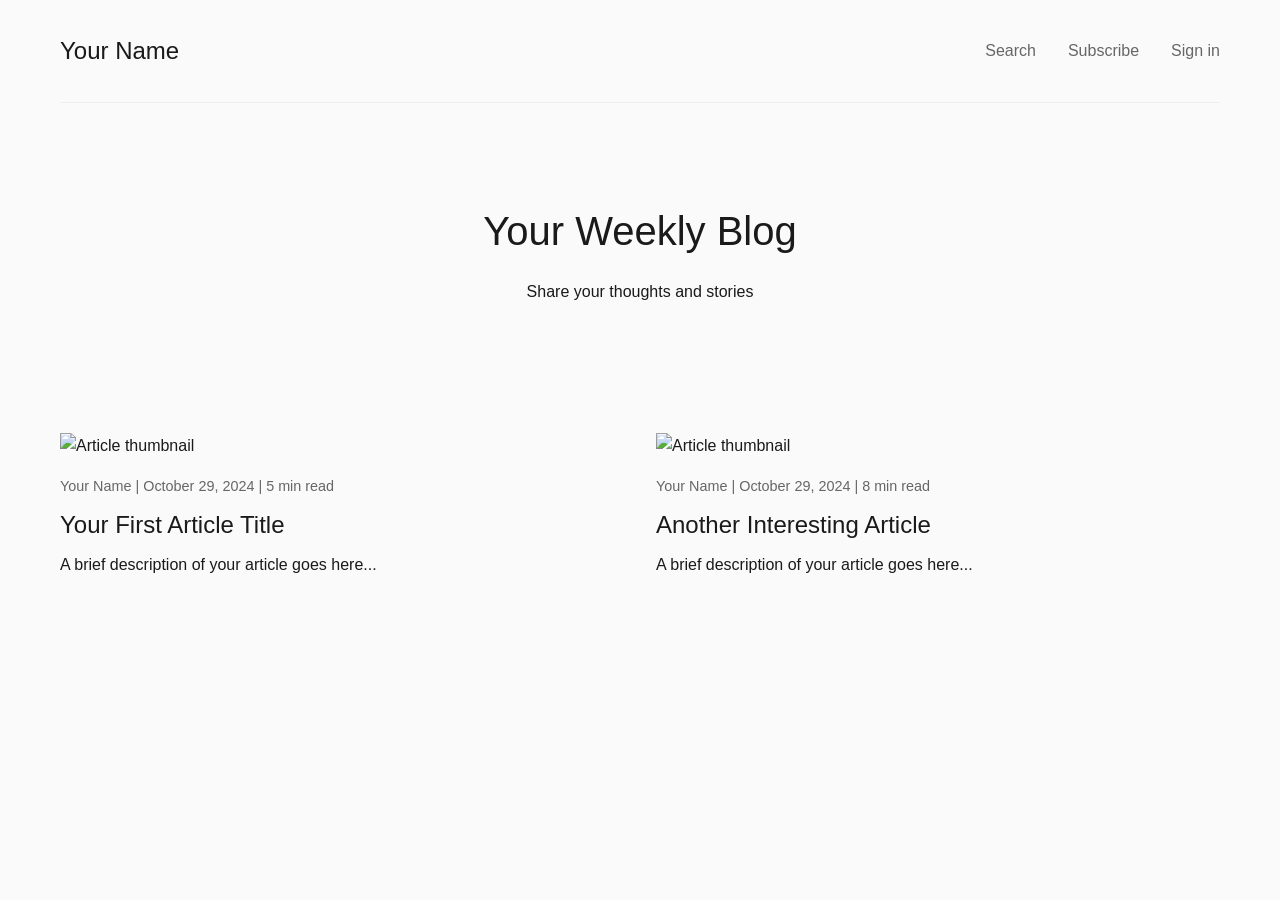
==== index.html @ ac1ed98d "Initial website setup" ====
<!DOCTYPE html>
<html lang="en">
<head>
    <meta charset="UTF-8">
    <meta name="viewport" content="width=device-width, initial-scale=1.0">
    <title>Your Blog</title>
    <link rel="stylesheet" href="css/style.css">
</head>
<body>
    <nav>
        <a href="/" class="logo">Your Name</a>
        <div class="nav-links">
            <a href="#search">Search</a>
            <a href="#subscribe">Subscribe</a>
            <a href="#signin">Sign in</a>
        </div>
    </nav>

    <section class="hero">
        <h1>Your Weekly Blog</h1>
        <p>Share your thoughts and stories</p>
    </section>

    <section class="articles">
        <a href="#" class="article">
            <img src="/api/placeholder/400/320" alt="Article thumbnail">
            <div class="article-meta">
                Your Name | October 29, 2024 | 5 min read
            </div>
            <h2>Your First Article Title</h2>
            <p>A brief description of your article goes here...</p>
        </a>
        
        <a href="#" class="article">
            <img src="/api/placeholder/400/320" alt="Article thumbnail">
            <div class="article-meta">
                Your Name | October 29, 2024 | 8 min read
            </div>
            <h2>Another Interesting Article</h2>
            <p>A brief description of your article goes here...</p>
        </a>
    </section>
</body>
</html>
---- css/style.css ----
/* Reset and base styles */
        * {
            margin: 0;
            padding: 0;
            box-sizing: border-box;
        }

        body {
            font-family: -apple-system, BlinkMacSystemFont, 'Segoe UI', Roboto, Oxygen, Ubuntu, Cantarell, sans-serif;
            line-height: 1.6;
            color: #1a1a1a;
            background-color: #fafafa;
            max-width: 1200px;
            margin: 0 auto;
            padding: 0 20px;
        }

        /* Navigation */
        nav {
            display: flex;
            justify-content: space-between;
            align-items: center;
            padding: 2rem 0;
            border-bottom: 1px solid #eee;
        }

        .logo {
            font-size: 1.5rem;
            font-weight: 500;
            text-decoration: none;
            color: #1a1a1a;
        }

        .nav-links {
            display: flex;
            gap: 2rem;
        }

        .nav-links a {
            text-decoration: none;
            color: #666;
        }

        /* Hero section */
        .hero {
            text-align: center;
            padding: 6rem 0;
        }

        .hero h1 {
            font-size: 2.5rem;
            margin-bottom: 1rem;
            font-weight: normal;
        }

        /* Article grid */
        .articles {
            display: grid;
            grid-template-columns: repeat(auto-fit, minmax(300px, 1fr));
            gap: 2rem;
            padding: 2rem 0;
        }

        .article {
            text-decoration: none;
            color: inherit;
        }

        .article img {
            width: 100%;
            height: 200px;
            object-fit: cover;
            margin-bottom: 1rem;
        }

        .article-meta {
            font-size: 0.9rem;
            color: #666;
            margin-bottom: 0.5rem;
        }

        .article h2 {
            font-size: 1.5rem;
            font-weight: normal;
            margin-bottom: 0.5rem;
        }

        /* Responsive */
        @media (max-width: 768px) {
            .hero {
                padding: 4rem 0;
            }

            .hero h1 {
                font-size: 2rem;
            }
        }
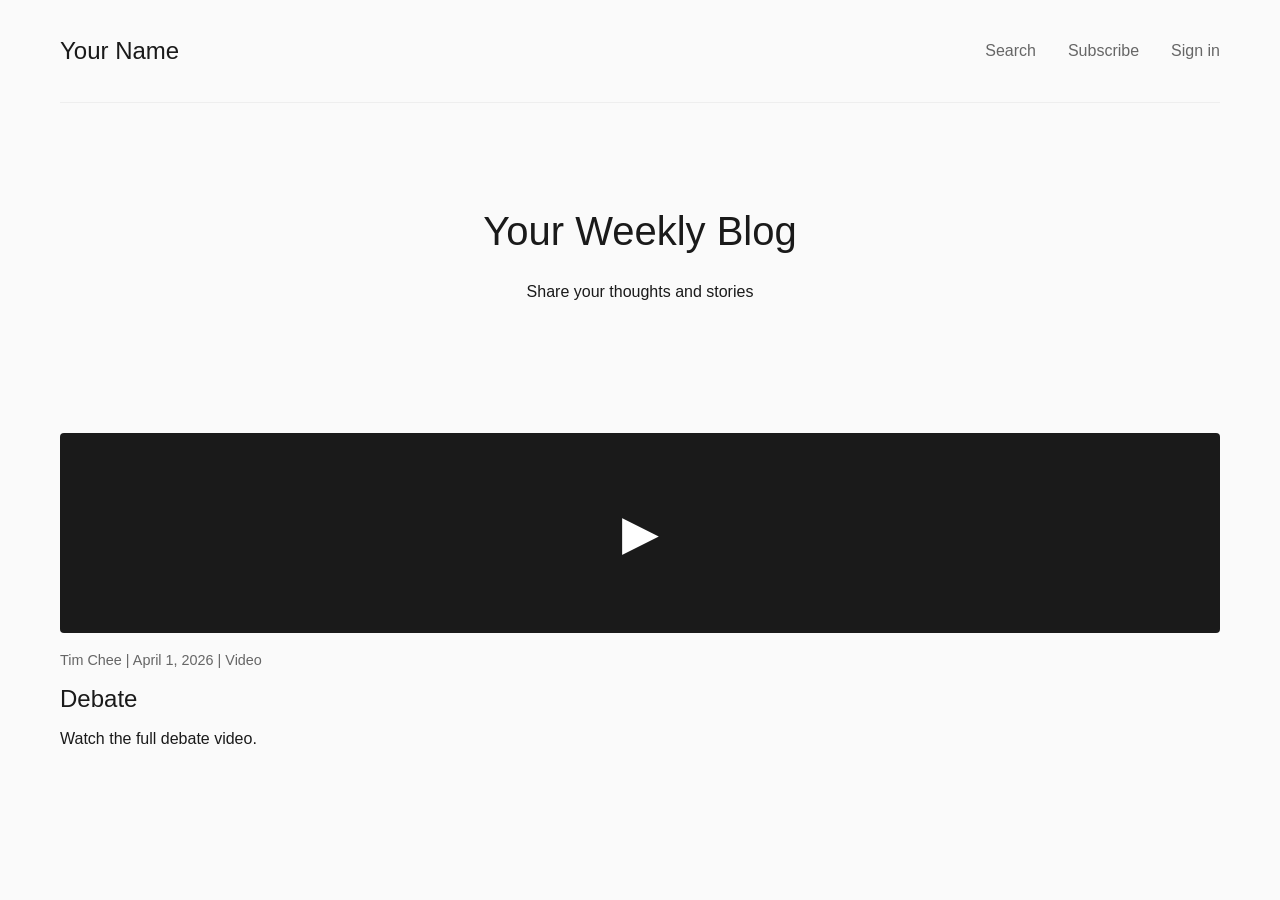
==== commit 48b7feff: "Added debate video post Made-with: Cursor" ====
--- a/index.html
+++ b/index.html
@@ -3,7 +3,7 @@
 <head>
     <meta charset="UTF-8">
     <meta name="viewport" content="width=device-width, initial-scale=1.0">
-    <title>Your Blog</title>
+    <title>Tim Chee</title>
     <link rel="stylesheet" href="css/style.css">
 </head>
 <body>
@@ -22,22 +22,13 @@
     </section>
 
     <section class="articles">
-        <a href="#" class="article">
-            <img src="/api/placeholder/400/320" alt="Article thumbnail">
+        <a href="posts/debate.html" class="article">
+            <div class="video-thumb">&#9654;</div>
             <div class="article-meta">
-                Your Name | October 29, 2024 | 5 min read
+                Tim Chee | April 1, 2026 | Video
             </div>
-            <h2>Your First Article Title</h2>
-            <p>A brief description of your article goes here...</p>
-        </a>
-        
-        <a href="#" class="article">
-            <img src="/api/placeholder/400/320" alt="Article thumbnail">
-            <div class="article-meta">
-                Your Name | October 29, 2024 | 8 min read
-            </div>
-            <h2>Another Interesting Article</h2>
-            <p>A brief description of your article goes here...</p>
+            <h2>Debate</h2>
+            <p>Watch the full debate video.</p>
         </a>
     </section>
 </body>
--- a/css/style.css
+++ b/css/style.css
@@ -86,6 +86,49 @@
             margin-bottom: 0.5rem;
         }
 
+        /* Post page */
+        .post {
+            max-width: 800px;
+            margin: 0 auto;
+            padding: 3rem 0;
+        }
+
+        .post h1 {
+            font-size: 2.2rem;
+            font-weight: normal;
+            margin-bottom: 0.5rem;
+        }
+
+        .post-meta {
+            font-size: 0.9rem;
+            color: #666;
+            margin-bottom: 2rem;
+        }
+
+        .video-container {
+            margin: 2rem 0;
+        }
+
+        .video-container video {
+            width: 100%;
+            border-radius: 4px;
+            background: #000;
+        }
+
+        /* Video thumbnail on homepage */
+        .video-thumb {
+            width: 100%;
+            height: 200px;
+            background: #1a1a1a;
+            color: #fff;
+            display: flex;
+            align-items: center;
+            justify-content: center;
+            font-size: 3rem;
+            margin-bottom: 1rem;
+            border-radius: 4px;
+        }
+
         /* Responsive */
         @media (max-width: 768px) {
             .hero {
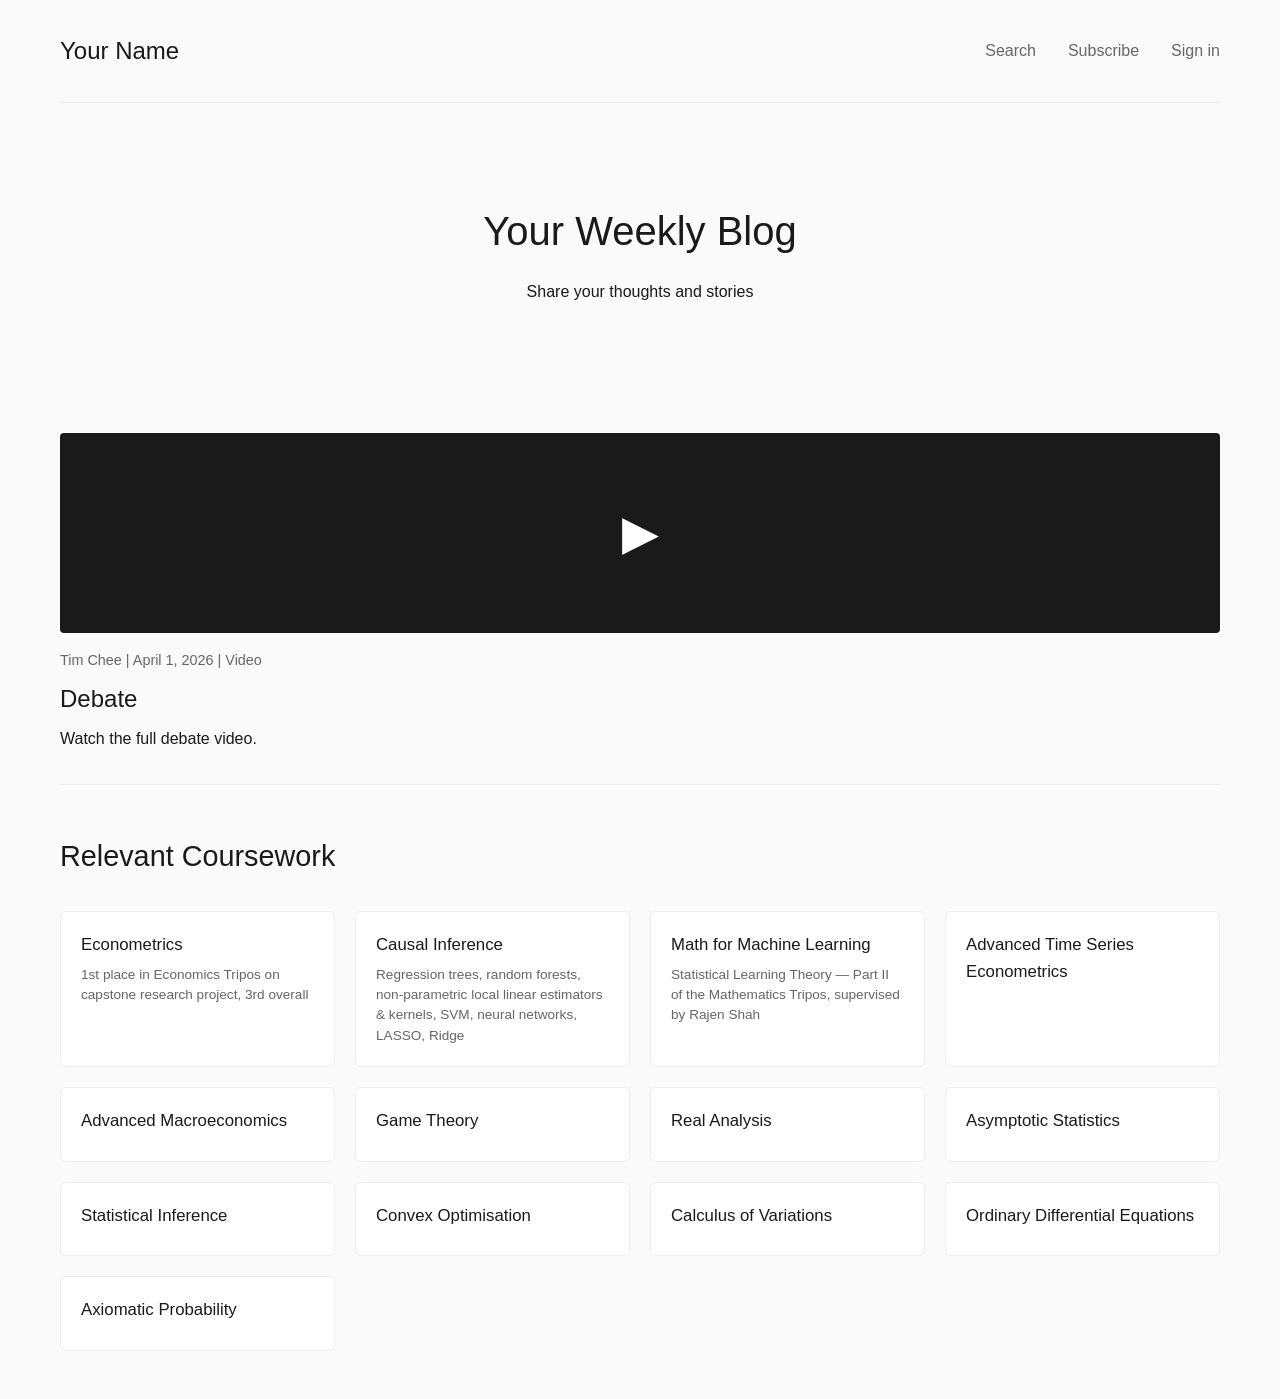
==== commit d1908b04: "Add relevant coursework section to homepage Made-with: Cursor" ====
--- a/index.html
+++ b/index.html
@@ -31,5 +31,53 @@
             <p>Watch the full debate video.</p>
         </a>
     </section>
+
+    <section class="coursework">
+        <h2>Relevant Coursework</h2>
+        <div class="course-grid">
+            <div class="course">
+                <h3>Econometrics</h3>
+                <p class="course-note">1st place in Economics Tripos on capstone research project, 3rd overall</p>
+            </div>
+            <div class="course">
+                <h3>Causal Inference</h3>
+                <p class="course-note">Regression trees, random forests, non-parametric local linear estimators &amp; kernels, SVM, neural networks, LASSO, Ridge</p>
+            </div>
+            <div class="course">
+                <h3>Math for Machine Learning</h3>
+                <p class="course-note">Statistical Learning Theory — Part II of the Mathematics Tripos, supervised by Rajen Shah</p>
+            </div>
+            <div class="course">
+                <h3>Advanced Time Series Econometrics</h3>
+            </div>
+            <div class="course">
+                <h3>Advanced Macroeconomics</h3>
+            </div>
+            <div class="course">
+                <h3>Game Theory</h3>
+            </div>
+            <div class="course">
+                <h3>Real Analysis</h3>
+            </div>
+            <div class="course">
+                <h3>Asymptotic Statistics</h3>
+            </div>
+            <div class="course">
+                <h3>Statistical Inference</h3>
+            </div>
+            <div class="course">
+                <h3>Convex Optimisation</h3>
+            </div>
+            <div class="course">
+                <h3>Calculus of Variations</h3>
+            </div>
+            <div class="course">
+                <h3>Ordinary Differential Equations</h3>
+            </div>
+            <div class="course">
+                <h3>Axiomatic Probability</h3>
+            </div>
+        </div>
+    </section>
 </body>
 </html>
--- a/css/style.css
+++ b/css/style.css
@@ -129,6 +129,43 @@
             border-radius: 4px;
         }
 
+        /* Coursework section */
+        .coursework {
+            padding: 3rem 0;
+            border-top: 1px solid #eee;
+        }
+
+        .coursework h2 {
+            font-size: 1.8rem;
+            font-weight: normal;
+            margin-bottom: 2rem;
+        }
+
+        .course-grid {
+            display: grid;
+            grid-template-columns: repeat(auto-fill, minmax(260px, 1fr));
+            gap: 1.25rem;
+        }
+
+        .course {
+            padding: 1.25rem;
+            border: 1px solid #eee;
+            border-radius: 6px;
+            background: #fff;
+        }
+
+        .course h3 {
+            font-size: 1.05rem;
+            font-weight: 500;
+            margin-bottom: 0.35rem;
+        }
+
+        .course-note {
+            font-size: 0.85rem;
+            color: #666;
+            line-height: 1.5;
+        }
+
         /* Responsive */
         @media (max-width: 768px) {
             .hero {
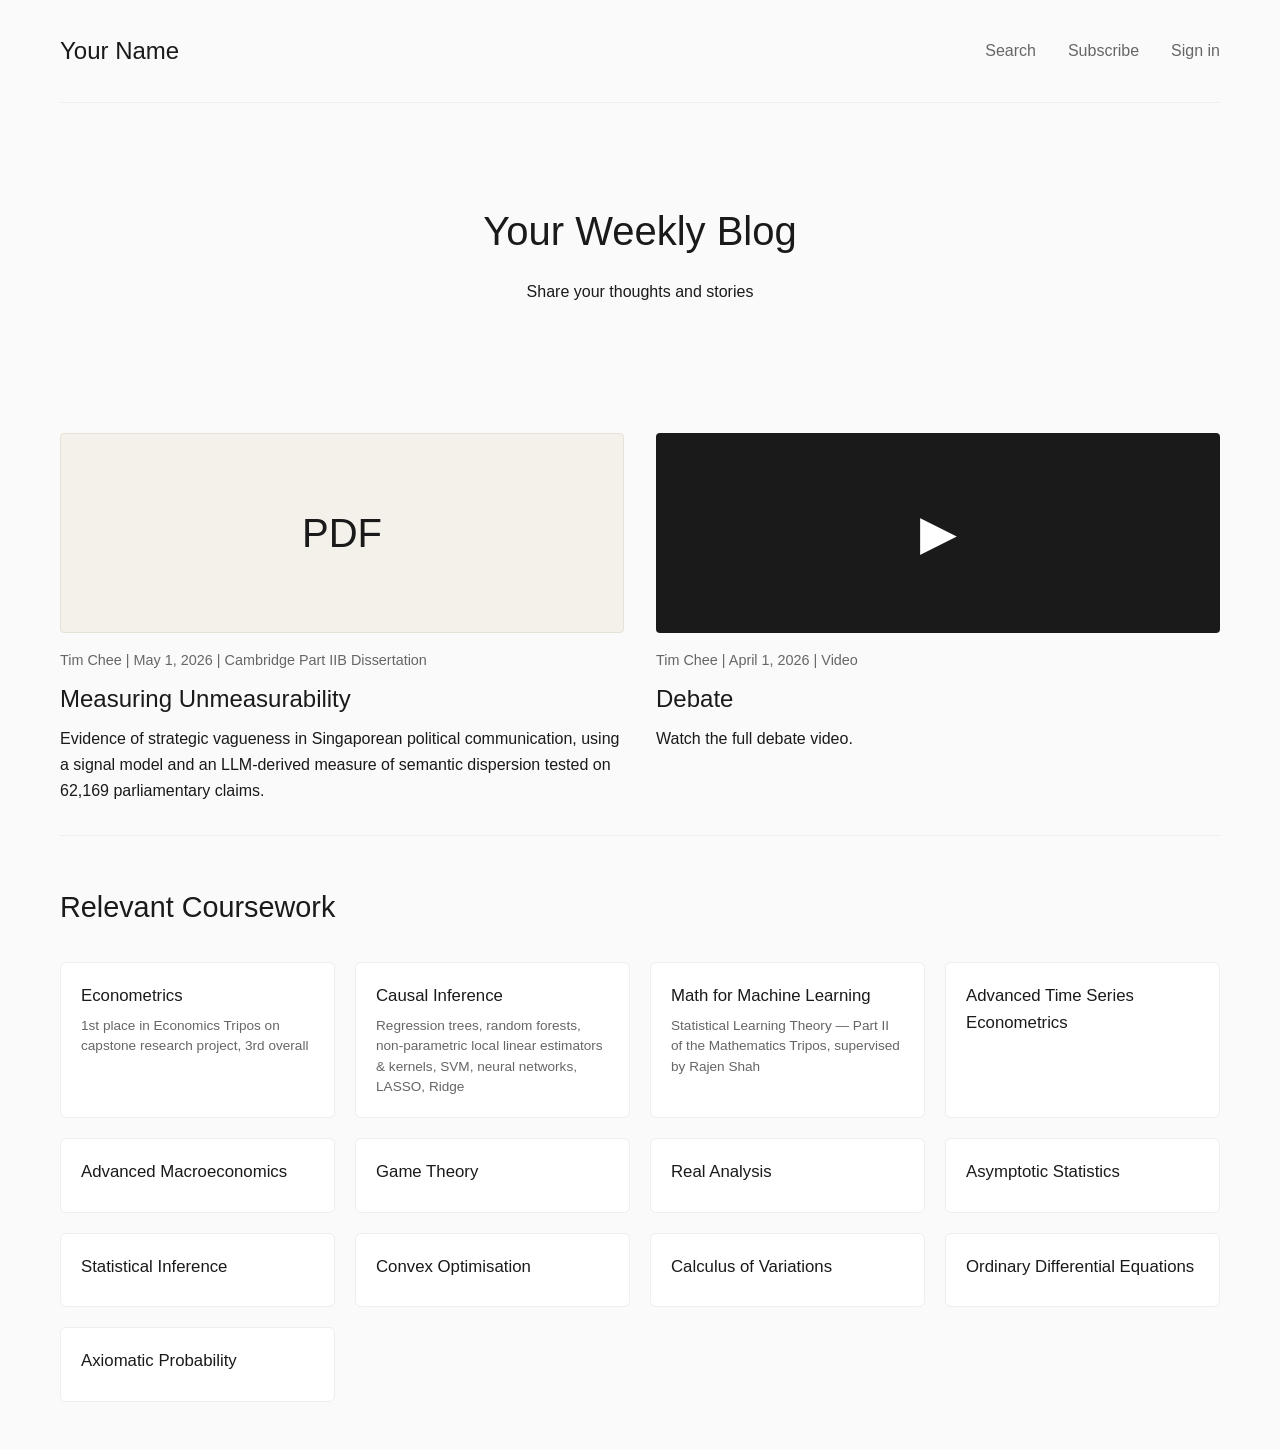
==== commit 6432bc42: "Add Cambridge Part IIB dissertation post Made-with: Cursor" ====
--- a/index.html
+++ b/index.html
@@ -22,6 +22,14 @@
     </section>
 
     <section class="articles">
+        <a href="posts/measuring-unmeasurability.html" class="article">
+            <div class="pdf-thumb">PDF</div>
+            <div class="article-meta">
+                Tim Chee | May 1, 2026 | Cambridge Part IIB Dissertation
+            </div>
+            <h2>Measuring Unmeasurability</h2>
+            <p>Evidence of strategic vagueness in Singaporean political communication, using a signal model and an LLM-derived measure of semantic dispersion tested on 62,169 parliamentary claims.</p>
+        </a>
         <a href="posts/debate.html" class="article">
             <div class="video-thumb">&#9654;</div>
             <div class="article-meta">
--- a/css/style.css
+++ b/css/style.css
@@ -115,6 +115,33 @@
             background: #000;
         }
 
+        .pdf-container {
+            margin: 2rem 0;
+        }
+
+        .pdf-container object {
+            width: 100%;
+            height: 80vh;
+            border: 1px solid #eee;
+            border-radius: 4px;
+            background: #fff;
+        }
+
+        .pdf-thumb {
+            width: 100%;
+            height: 200px;
+            background: #f4f1ea;
+            color: #1a1a1a;
+            display: flex;
+            align-items: center;
+            justify-content: center;
+            font-size: 2.5rem;
+            font-weight: 500;
+            margin-bottom: 1rem;
+            border-radius: 4px;
+            border: 1px solid #e6e1d6;
+        }
+
         /* Video thumbnail on homepage */
         .video-thumb {
             width: 100%;
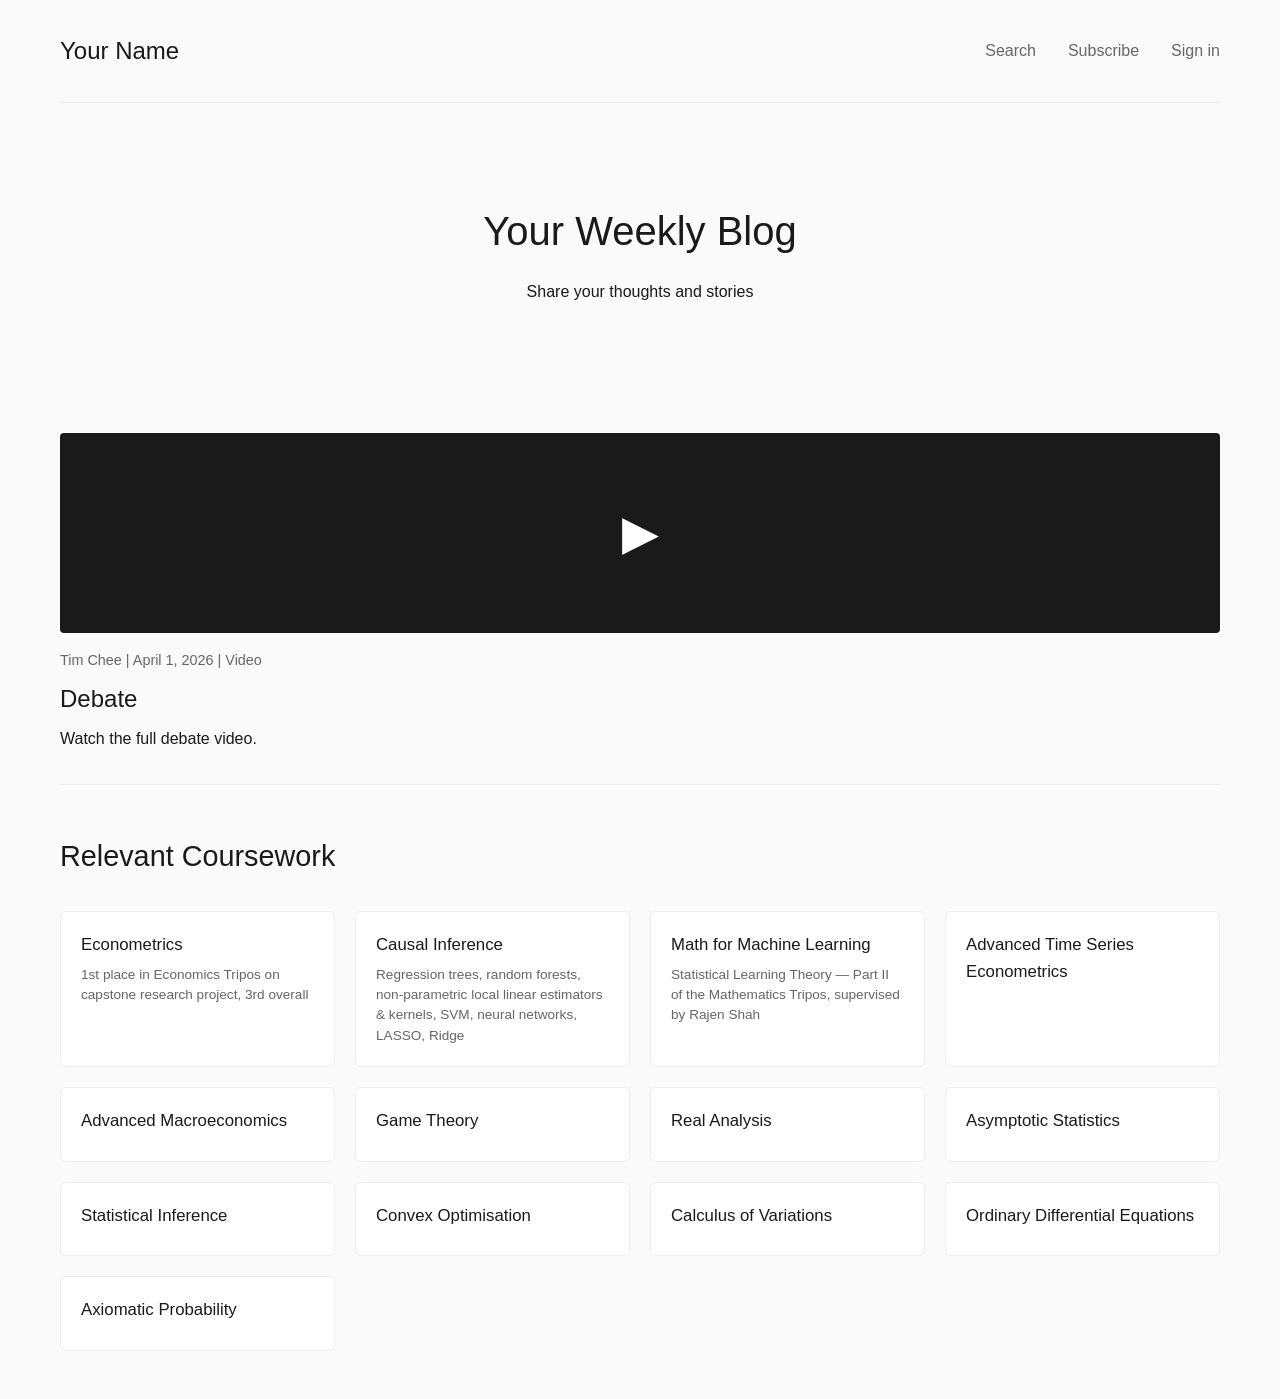
==== commit c5bb0d1f: "Revert "Add Cambridge Part IIB dissertation post" This reverts commit 6432bc423937bc35100c04357a9687" ====
--- a/index.html
+++ b/index.html
@@ -22,14 +22,6 @@
     </section>
 
     <section class="articles">
-        <a href="posts/measuring-unmeasurability.html" class="article">
-            <div class="pdf-thumb">PDF</div>
-            <div class="article-meta">
-                Tim Chee | May 1, 2026 | Cambridge Part IIB Dissertation
-            </div>
-            <h2>Measuring Unmeasurability</h2>
-            <p>Evidence of strategic vagueness in Singaporean political communication, using a signal model and an LLM-derived measure of semantic dispersion tested on 62,169 parliamentary claims.</p>
-        </a>
         <a href="posts/debate.html" class="article">
             <div class="video-thumb">&#9654;</div>
             <div class="article-meta">
--- a/css/style.css
+++ b/css/style.css
@@ -115,33 +115,6 @@
             background: #000;
         }
 
-        .pdf-container {
-            margin: 2rem 0;
-        }
-
-        .pdf-container object {
-            width: 100%;
-            height: 80vh;
-            border: 1px solid #eee;
-            border-radius: 4px;
-            background: #fff;
-        }
-
-        .pdf-thumb {
-            width: 100%;
-            height: 200px;
-            background: #f4f1ea;
-            color: #1a1a1a;
-            display: flex;
-            align-items: center;
-            justify-content: center;
-            font-size: 2.5rem;
-            font-weight: 500;
-            margin-bottom: 1rem;
-            border-radius: 4px;
-            border: 1px solid #e6e1d6;
-        }
-
         /* Video thumbnail on homepage */
         .video-thumb {
             width: 100%;
